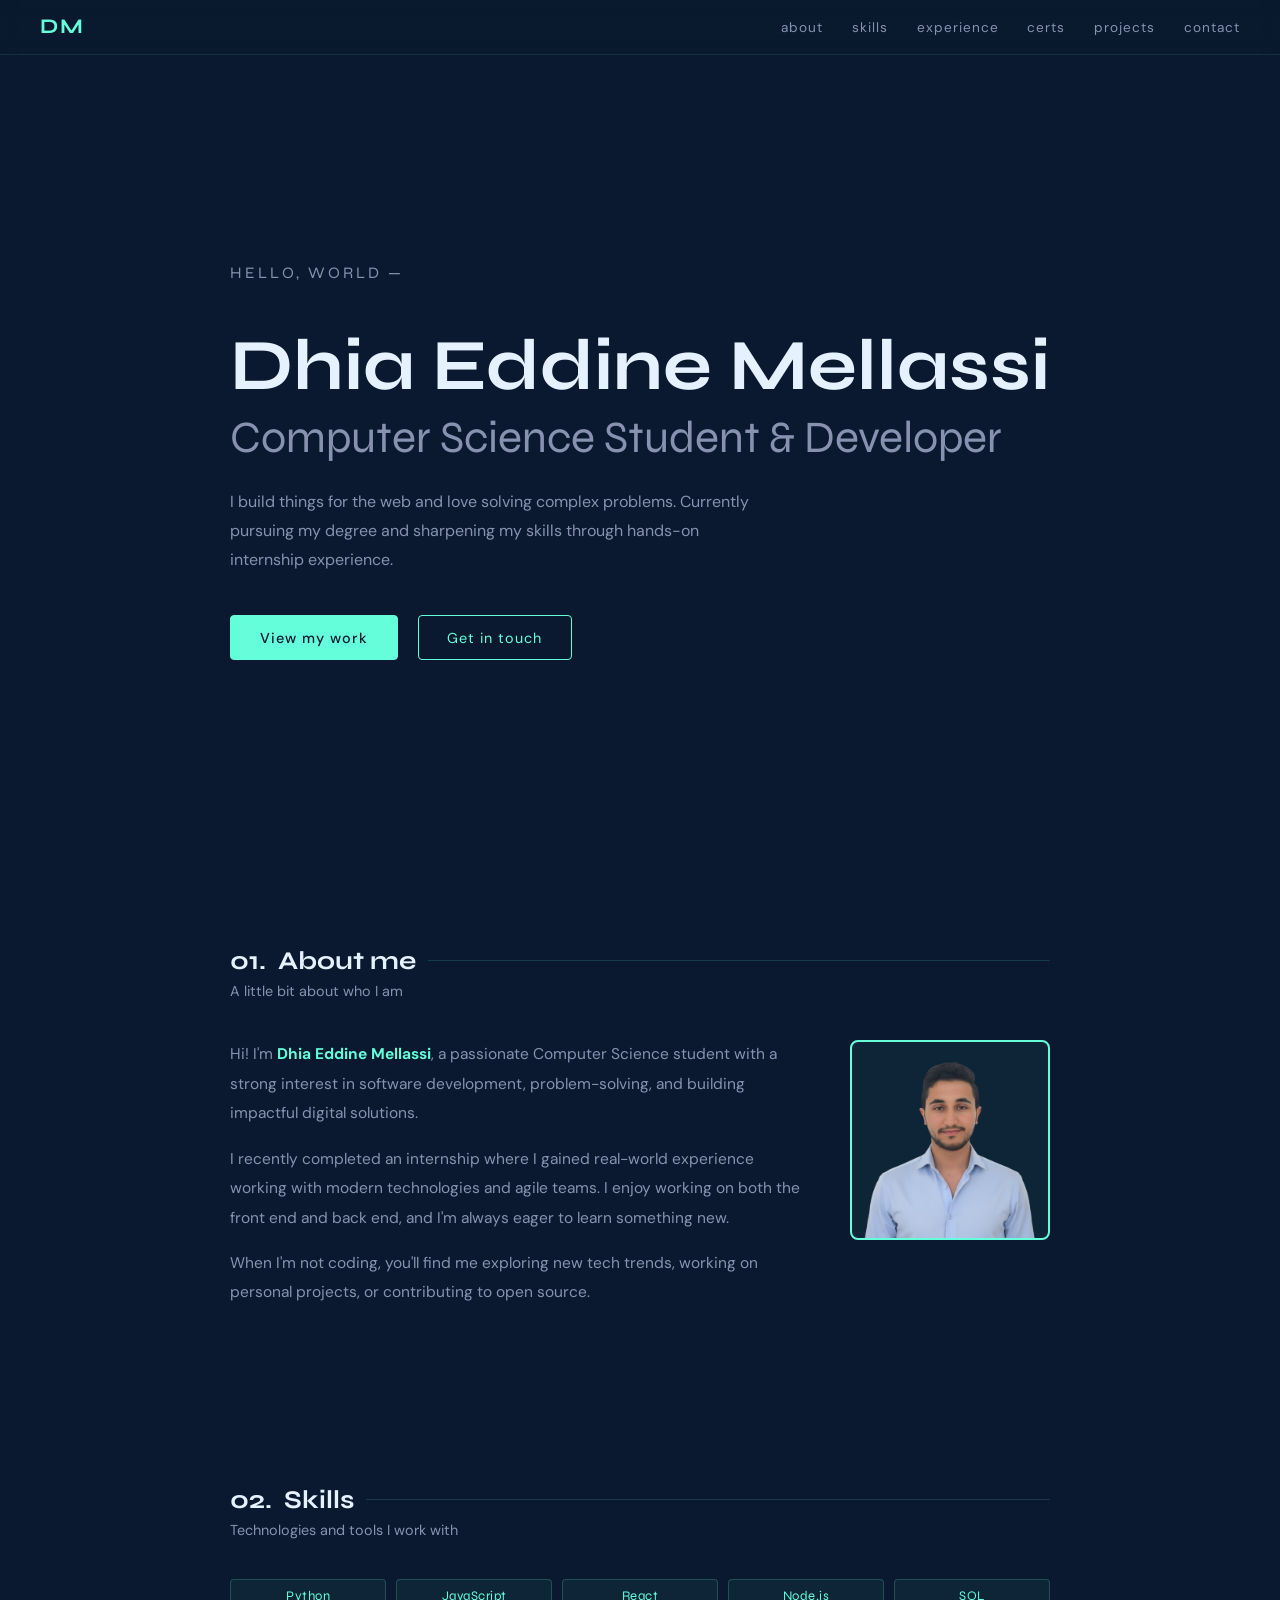
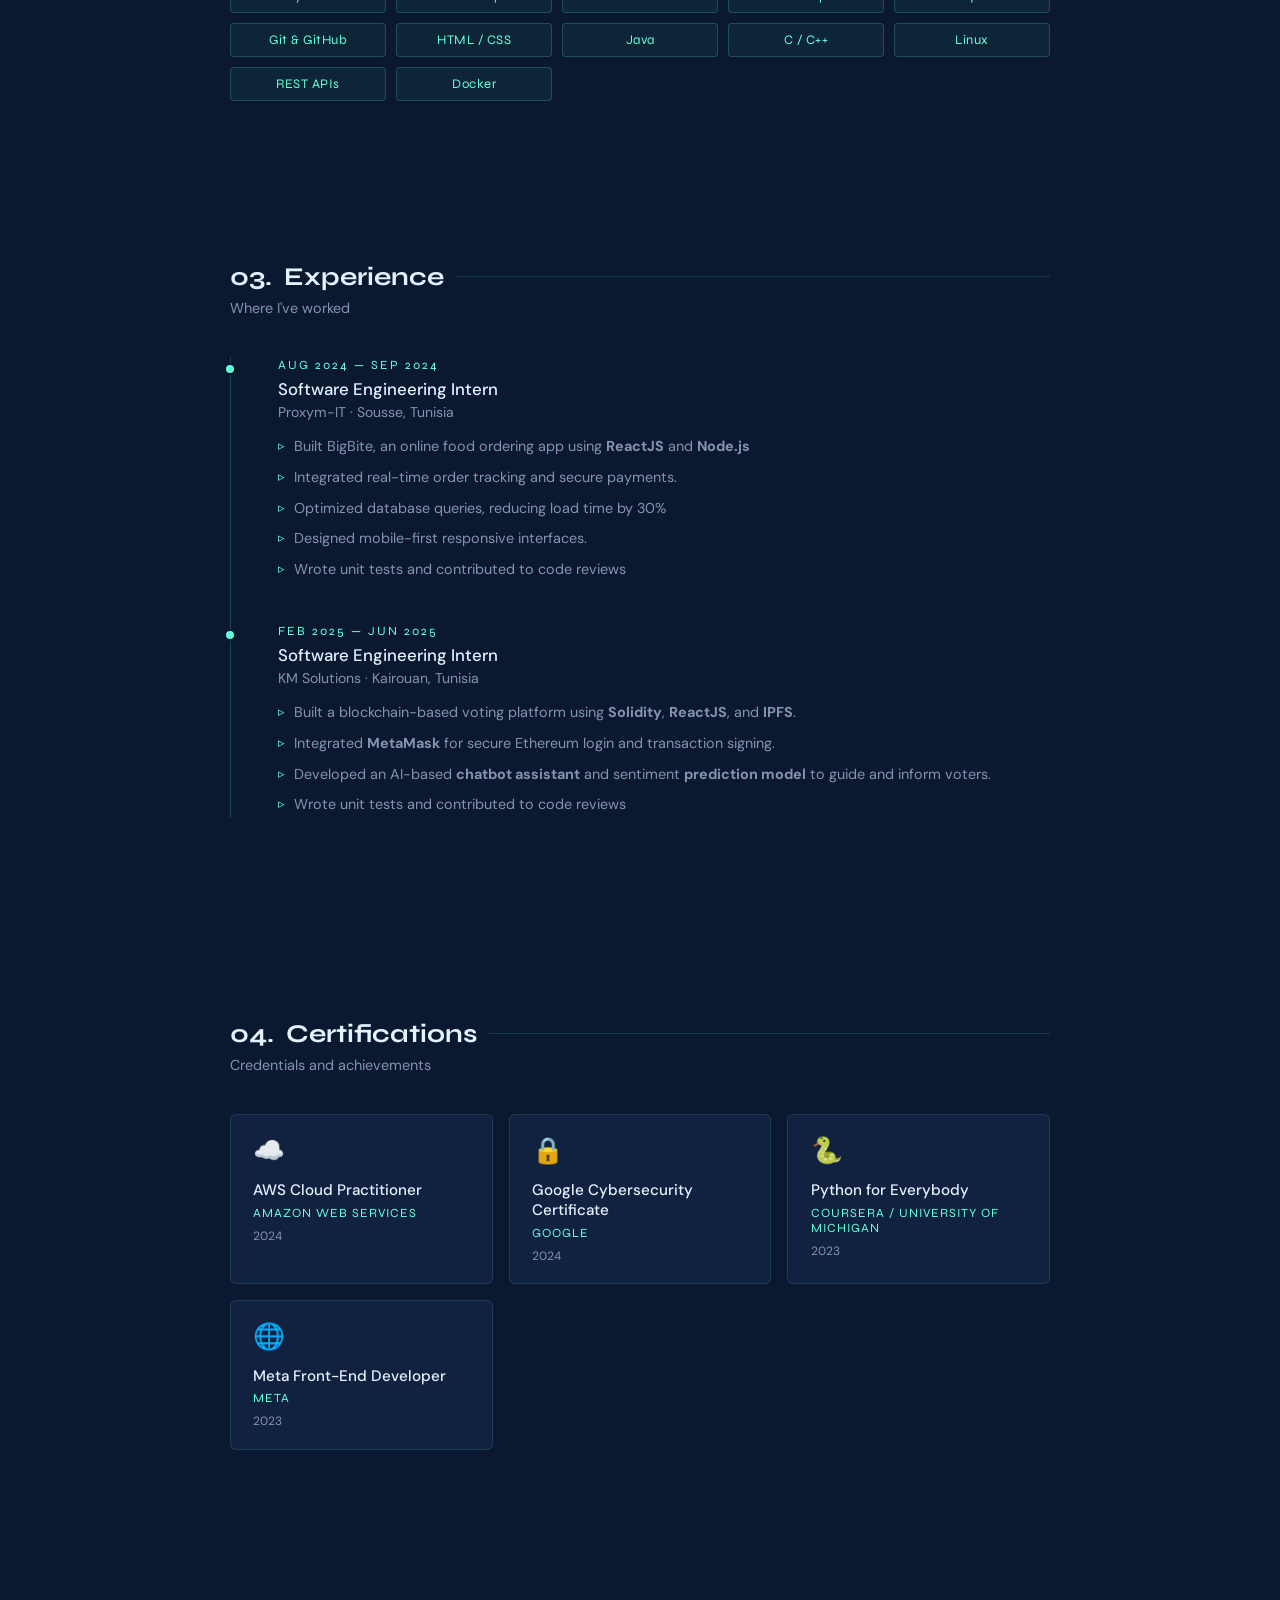
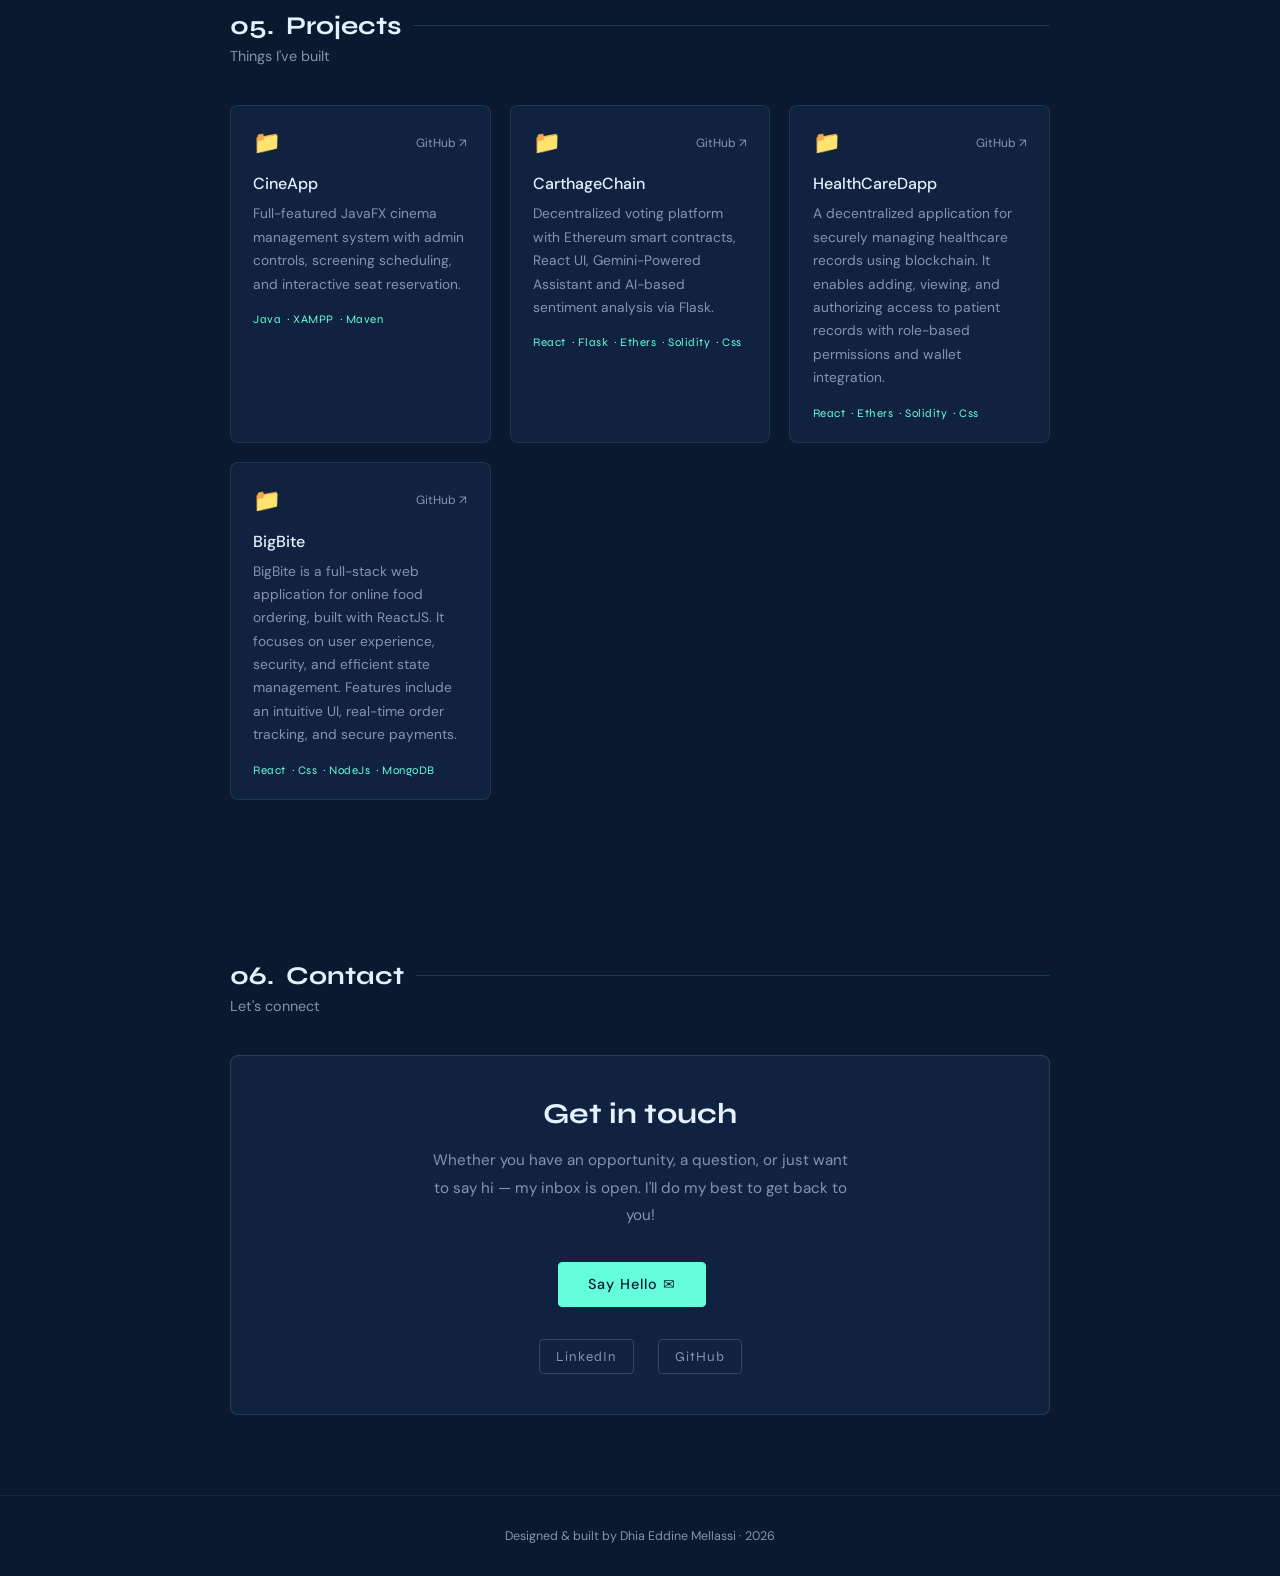
==== portfolio.html @ 81d8ab0f "initial commit" ====
<!DOCTYPE html>
<html lang="en">
<head>
  <meta charset="UTF-8" />
  <meta name="viewport" content="width=device-width, initial-scale=1.0"/>
  <title>My Portfolio</title>
  <link href="https://fonts.googleapis.com/css2?family=Syne:wght@400;500;700&family=DM+Sans:wght@300;400;500&display=swap" rel="stylesheet"/>
  <link rel="stylesheet" href="main.css">
</head>
<body>

<!-- NAVIGATION -->
<nav>
  <div class="logo">DM</div>
  <ul class="nav-links">
    <li><a href="#about">about</a></li>
    <li><a href="#skills">skills</a></li>
    <li><a href="#experience">experience</a></li>
    <li><a href="#certifications">certs</a></li>
    <li><a href="#projects">projects</a></li>
    <li><a href="#contact">contact</a></li>
  </ul>
</nav>

<!-- HERO -->
<section class="hero" id="hero">
  <p class="hero-eyebrow">HELLO, WORLD —</p>
  <h1>Dhia Eddine Mellassi</h1>
  <h2>Computer Science Student &amp; Developer</h2>
  <p>I build things for the web and love solving complex problems. Currently pursuing my degree and sharpening my skills through hands-on internship experience.</p>
  <div>
    <a class="btn btn-solid" href="#projects">View my work</a>
    <a class="btn" href="#contact">Get in touch</a>
  </div>
</section>

<!-- ABOUT -->
<section id="about">
  <h2 class="section-title"><span>01.</span> About me</h2>
  <p class="section-sub">A little bit about who I am</p>
  <div class="about-grid">
    <div class="about-text">
      <p>Hi! I'm <strong>Dhia Eddine Mellassi</strong>, a passionate Computer Science student with a strong interest in software development, problem-solving, and building impactful digital solutions.</p>
      <p>I recently completed an internship where I gained real-world experience working with modern technologies and agile teams. I enjoy working on both the front end and back end, and I'm always eager to learn something new.</p>
      <p>When I'm not coding, you'll find me exploring new tech trends, working on personal projects, or contributing to open source.</p>
    </div>
    <!-- Replace 'your-photo.jpg' with your actual image filename -->
    <div class="avatar-box">
      <img src="DhiaPS2-removebg-preview.png" alt="Your Name" />
    </div>
  </div>
</section>

<!-- SKILLS -->
<section id="skills">
  <h2 class="section-title"><span>02.</span> Skills</h2>
  <p class="section-sub">Technologies and tools I work with</p>
  <div class="skills-grid">
    <div class="skill-pill">Python</div>
    <div class="skill-pill">JavaScript</div>
    <div class="skill-pill">React</div>
    <div class="skill-pill">Node.js</div>
    <div class="skill-pill">SQL</div>
    <div class="skill-pill">Git &amp; GitHub</div>
    <div class="skill-pill">HTML / CSS</div>
    <div class="skill-pill">Java</div>
    <div class="skill-pill">C / C++</div>
    <div class="skill-pill">Linux</div>
    <div class="skill-pill">REST APIs</div>
    <div class="skill-pill">Docker</div>
  </div>
</section>

<!-- EXPERIENCE -->
<section id="experience">
  <h2 class="section-title"><span>03.</span> Experience</h2>
  <p class="section-sub">Where I've worked</p>
  <div class="timeline">

    <div class="timeline-item">
      <div class="timeline-date">AUG 2024 — SEP 2024</div>
      <div class="timeline-role">Software Engineering Intern</div>
      <div class="timeline-company">Proxym-IT · Sousse, Tunisia</div>
      <ul class="timeline-desc">
        <li>Built BigBite, an online food ordering app using <b>ReactJS</b> and <b>Node.js</b></li>
        <li>Integrated real-time order tracking and secure payments.</li>
        <li>Optimized database queries, reducing load time by 30%</li>
        <li>Designed mobile-first responsive interfaces.</li>
        <li>Wrote unit tests and contributed to code reviews</li>
      </ul>
    </div>

    <div class="timeline-item">
      <div class="timeline-date">FEB 2025 — JUN 2025</div>
      <div class="timeline-role">Software Engineering Intern</div>
      <div class="timeline-company">KM Solutions · Kairouan, Tunisia</div>
      <ul class="timeline-desc">
        <li>Built a blockchain-based voting platform using <b>Solidity</b>, <b>ReactJS</b>, and <b>IPFS</b>.</li>
        <li>Integrated <b>MetaMask</b> for secure Ethereum login and transaction signing.</li>
        <li>Developed an AI-based <b>chatbot assistant</b>  and sentiment <b>prediction model</b> to guide and inform voters.</li>
        <li>Wrote unit tests and contributed to code reviews</li>
      </ul>
    </div>

    <!-- Add more internships by copy-pasting the block above -->

  </div>
</section>

<!-- CERTIFICATIONS -->
<section id="certifications">
  <h2 class="section-title"><span>04.</span> Certifications</h2>
  <p class="section-sub">Credentials and achievements</p>
  <div class="cert-grid">

    <div class="cert-card">
      <div class="cert-icon">☁️</div>
      <div class="cert-name">AWS Cloud Practitioner</div>
      <div class="cert-issuer">AMAZON WEB SERVICES</div>
      <div class="cert-year">2024</div>
    </div>

    <div class="cert-card">
      <div class="cert-icon">🔒</div>
      <div class="cert-name">Google Cybersecurity Certificate</div>
      <div class="cert-issuer">GOOGLE</div>
      <div class="cert-year">2024</div>
    </div>

    <div class="cert-card">
      <div class="cert-icon">🐍</div>
      <div class="cert-name">Python for Everybody</div>
      <div class="cert-issuer">COURSERA / UNIVERSITY OF MICHIGAN</div>
      <div class="cert-year">2023</div>
    </div>

    <div class="cert-card">
      <div class="cert-icon">🌐</div>
      <div class="cert-name">Meta Front-End Developer</div>
      <div class="cert-issuer">META</div>
      <div class="cert-year">2023</div>
    </div>

    <!-- Add more certs by copy-pasting a cert-card block above -->

  </div>
</section>

<!-- PROJECTS -->
<section id="projects">
  <h2 class="section-title"><span>05.</span> Projects</h2>
  <p class="section-sub">Things I've built</p>
  <div class="projects-grid">

    <div class="project-card">
      <div class="proj-header">
        <span class="folder-icon">📁</span>
        <div class="proj-links">
          <a class="proj-link" href="https://github.com/mellassidhia/CineApp">GitHub ↗</a>
        </div>
      </div>
      <div class="proj-title">CineApp</div>
      <div class="proj-desc">Full-featured JavaFX cinema management system with admin controls, screening scheduling, and interactive seat reservation.</div>
      <div class="proj-tags">
        <span class="proj-tag">Java</span>
        <span class="proj-tag"> · XAMPP</span>
        <span class="proj-tag"> · Maven</span>
      </div>
    </div>

    <div class="project-card">
      <div class="proj-header">
        <span class="folder-icon">📁</span>
        <div class="proj-links">
          <a class="proj-link" href="https://github.com/mellassidhia/CarthageChain">GitHub ↗</a>
        </div>
      </div>
      <div class="proj-title">CarthageChain</div>
      <div class="proj-desc">Decentralized voting platform with Ethereum smart contracts, React UI, Gemini-Powered Assistant and AI-based sentiment analysis via Flask.</div>
      <div class="proj-tags">
        <span class="proj-tag">React</span>
        <span class="proj-tag"> · Flask</span>
        <span class="proj-tag"> · Ethers</span>
        <span class="proj-tag"> · Solidity</span>
        <span class="proj-tag"> · Css</span>
      </div>
    </div>

    <div class="project-card">
      <div class="proj-header">
        <span class="folder-icon">📁</span>
        <div class="proj-links">
          <a class="proj-link" href="https://github.com/mellassidhia/HealthCareDapp">GitHub ↗</a>
        </div>
      </div>
      <div class="proj-title">HealthCareDapp</div>
      <div class="proj-desc">A decentralized application for securely managing healthcare records using blockchain. It enables adding, viewing, and authorizing access to patient records with role-based permissions and wallet integration.</div>
      <div class="proj-tags">
        <span class="proj-tag">React</span>
        <span class="proj-tag"> · Ethers</span>
        <span class="proj-tag"> · Solidity</span>
        <span class="proj-tag"> · Css</span>
      </div>
    </div>

    <div class="project-card">
      <div class="proj-header">
        <span class="folder-icon">📁</span>
        <div class="proj-links">
          <a class="proj-link" href="https://github.com/mellassidhia/BigBite">GitHub ↗</a>
        </div>
      </div>
      <div class="proj-title">BigBite</div>
      <div class="proj-desc">BigBite is a full-stack web application for online food ordering, built with ReactJS. It focuses on user experience, security, and efficient state management. Features include an intuitive UI, real-time order tracking, and secure payments.</div>
      <div class="proj-tags">
        <span class="proj-tag">React</span>
        <span class="proj-tag"> · Css</span>
        <span class="proj-tag"> · NodeJs</span>
        <span class="proj-tag"> · MongoDB</span>

      </div>
    </div>

    <!-- Add more projects by copy-pasting a project-card block above -->

  </div>
</section>

<!-- CONTACT -->
<section id="contact">
  <h2 class="section-title"><span>06.</span> Contact</h2>
  <p class="section-sub">Let's connect</p>
  <div class="contact-box">
    <h3>Get in touch</h3>
    <p>Whether you have an opportunity, a question, or just want to say hi — my inbox is open. I'll do my best to get back to you!</p>
    <a class="btn btn-solid" href="mailto:mallessidhia@gmail.com">Say Hello ✉</a>
    <div class="social-links">
      <a class="social-link" href="https://linkedin.com/in/dhia-eddine-mellassi-015954314">LinkedIn</a>
      <a class="social-link" href="https://github.com/mellassidhia">GitHub</a>
    </div>
  </div>
</section>

<footer>Designed &amp; built by Dhia Eddine Mellassi · 2026</footer>

</body>
</html>
---- main.css ----
*{box-sizing:border-box;margin:0;padding:0}
    :root{
      --navy:#0a192f;
      --navy2:#112240;
      --accent:#64ffda;
      --text:#ccd6f6;
      --muted:#8892b0;
      --white:#e6f1ff;
    }
    html{scroll-behavior:smooth}
    body{background:var(--navy);color:var(--text);font-family:'DM Sans',sans-serif}

    /* NAV */
    nav{position:sticky;top:0;z-index:100;background:rgba(10,25,47,0.92);backdrop-filter:blur(10px);border-bottom:1px solid rgba(100,255,218,0.1);display:flex;align-items:center;justify-content:space-between;padding:0.9rem 2.5rem}
    .logo{font-family:'Syne',sans-serif;font-size:1.3rem;font-weight:700;color:var(--accent);letter-spacing:2px}
    .nav-links{display:flex;gap:1.8rem;list-style:none}
    .nav-links a{color:var(--muted);text-decoration:none;font-size:0.85rem;letter-spacing:1px;transition:color 0.2s}
    .nav-links a:hover{color:var(--accent)}

    /* SECTIONS */
    section{padding:5rem 2.5rem;max-width:900px;margin:0 auto}

    /* HERO */
    .hero{min-height:90vh;display:flex;flex-direction:column;justify-content:center}
    .hero-eyebrow{color:var(--accent);font-family:'Syne',sans-serif;font-size:0.9rem;letter-spacing:3px;margin-bottom:1.2rem}
    .hero h1{font-family:'Syne',sans-serif;font-size:clamp(2.5rem,7vw,4.5rem);font-weight:700;color:var(--white);line-height:1.05;margin-bottom:0.5rem}
    .hero h2{font-family:'Syne',sans-serif;font-size:clamp(1.5rem,4vw,2.8rem);font-weight:400;color:var(--muted);margin-bottom:1.5rem}
    .hero p{max-width:540px;color:var(--muted);font-size:1rem;line-height:1.8;margin-bottom:2.5rem}
    .btn{display:inline-block;border:1px solid var(--accent);color:var(--accent);padding:0.8rem 1.8rem;border-radius:4px;text-decoration:none;font-size:0.9rem;letter-spacing:1px;transition:all 0.2s;margin-right:1rem}
    .btn:hover{background:rgba(100,255,218,0.08)}
    .btn-solid{background:var(--accent);color:var(--navy);font-weight:500}
    .btn-solid:hover{background:#4de8c2}

    /* SECTION TITLE */
    .section-title{font-family:'Syne',sans-serif;font-size:1.6rem;font-weight:700;color:var(--white);margin-bottom:0.4rem;display:flex;align-items:center;gap:12px}
    .section-title::after{content:'';flex:1;height:1px;background:rgba(100,255,218,0.15)}
    .section-sub{color:var(--muted);font-size:0.9rem;margin-bottom:2.5rem}

    /* ABOUT */
    .about-grid{display:grid;grid-template-columns:1fr 200px;gap:3rem;align-items:start}
    .about-text p{color:var(--muted);line-height:1.9;margin-bottom:1rem;font-size:0.97rem}
    .about-text strong{color:var(--accent)}
    .avatar-box{width:200px;height:200px;border-radius:8px;border:2px solid var(--accent);display:flex;align-items:center;justify-content:center;font-family:'Syne',sans-serif;font-size:3.5rem;font-weight:700;color:var(--accent);background:rgba(100,255,218,0.05);flex-shrink:0;position:relative}
    .avatar-box::before{content:'';position:absolute;inset:-8px;border-radius:10px;border:1px solid rgba(100,255,218,0.2)}

    /* SKILLS */
    .skills-grid{display:grid;grid-template-columns:repeat(auto-fill,minmax(130px,1fr));gap:10px}
    .skill-pill{background:rgba(100,255,218,0.05);border:1px solid rgba(100,255,218,0.2);color:var(--accent);padding:0.5rem 1rem;border-radius:4px;font-size:0.82rem;text-align:center;font-family:'Syne',sans-serif;letter-spacing:0.5px;transition:all 0.2s}
    .skill-pill:hover{background:rgba(100,255,218,0.12)}

    /* EXPERIENCE TIMELINE */
    .timeline{position:relative;padding-left:1.5rem}
    .timeline::before{content:'';position:absolute;left:0;top:0;bottom:0;width:1px;background:rgba(100,255,218,0.2)}
    .timeline-item{position:relative;margin-bottom:2.5rem;padding-left:1.5rem}
    .timeline-item::before{content:'';position:absolute;left:-1.9rem;top:6px;width:8px;height:8px;border-radius:50%;background:var(--accent);border:2px solid var(--navy)}
    .timeline-date{color:var(--accent);font-size:0.78rem;letter-spacing:2px;font-family:'Syne',sans-serif;margin-bottom:0.4rem}
    .timeline-role{color:var(--white);font-size:1.05rem;font-weight:500;margin-bottom:0.2rem}
    .timeline-company{color:var(--muted);font-size:0.88rem;margin-bottom:0.8rem}
    .timeline-desc{color:var(--muted);font-size:0.9rem;line-height:1.8;list-style:none}
    .timeline-desc li{margin-bottom:0.3rem;padding-left:1rem;position:relative}
    .timeline-desc li::before{content:'▹';position:absolute;left:0;color:var(--accent);font-size:0.8rem}

    /* CERTIFICATIONS */
    .cert-grid{display:grid;grid-template-columns:repeat(auto-fill,minmax(240px,1fr));gap:1rem}
    .cert-card{background:var(--navy2);border:1px solid rgba(100,255,218,0.12);border-radius:6px;padding:1.2rem 1.4rem;transition:all 0.2s}
    .cert-card:hover{border-color:rgba(100,255,218,0.4);transform:translateY(-3px)}
    .cert-icon{font-size:1.6rem;margin-bottom:0.8rem}
    .cert-name{color:var(--white);font-size:0.95rem;font-weight:500;margin-bottom:0.3rem}
    .cert-issuer{color:var(--accent);font-size:0.78rem;letter-spacing:1px;font-family:'Syne',sans-serif}
    .cert-year{color:var(--muted);font-size:0.75rem;margin-top:0.5rem}

    /* PROJECTS */
    .projects-grid{display:grid;grid-template-columns:repeat(auto-fill,minmax(260px,1fr));gap:1.2rem}
    .project-card{background:var(--navy2);border:1px solid rgba(100,255,218,0.1);border-radius:8px;padding:1.4rem;transition:all 0.2s}
    .project-card:hover{border-color:rgba(100,255,218,0.35);transform:translateY(-4px)}
    .proj-header{display:flex;justify-content:space-between;align-items:center;margin-bottom:1rem}
    .folder-icon{color:var(--accent);font-size:1.4rem}
    .proj-links{display:flex;gap:10px}
    .proj-link{color:var(--muted);font-size:0.75rem;text-decoration:none;transition:color 0.2s}
    .proj-link:hover{color:var(--accent)}
    .proj-title{color:var(--white);font-size:1rem;font-weight:500;margin-bottom:0.5rem}
    .proj-desc{color:var(--muted);font-size:0.86rem;line-height:1.7}
    .proj-tags{display:flex;flex-wrap:wrap;gap:6px;margin-top:1rem}
    .proj-tag{color:var(--accent);font-size:0.72rem;font-family:'Syne',sans-serif;letter-spacing:0.5px}

    /* CONTACT */
    .contact-box{background:var(--navy2);border:1px solid rgba(100,255,218,0.15);border-radius:8px;padding:2.5rem;text-align:center}
    .contact-box h3{font-family:'Syne',sans-serif;font-size:1.8rem;color:var(--white);margin-bottom:1rem}
    .contact-box p{color:var(--muted);max-width:420px;margin:0 auto 2rem;line-height:1.8;font-size:0.95rem}
    .social-links{display:flex;justify-content:center;gap:1.5rem;margin-top:2rem;flex-wrap:wrap}
    .social-link{color:var(--muted);text-decoration:none;font-size:0.85rem;letter-spacing:1px;transition:color 0.2s;font-family:'Syne',sans-serif;border:1px solid rgba(136,146,176,0.3);padding:0.5rem 1rem;border-radius:4px}
    .social-link:hover{color:var(--accent);border-color:var(--accent)}


    .avatar-box{
        width: 200px;
        height: 200px;
        border-radius: 8px;
        border: 2px solid var(--accent);
        flex-shrink: 0;
        position: relative;
        overflow: hidden;
        }
    .avatar-box::before{
        content:'';
        position:absolute;
        inset:-8px;
        border-radius:10px;
        border:1px solid rgba(100,255,218,0.2);
        }
    .avatar-box img{
        width: 100%;
        height: 100%;
        object-fit: cover;
        display: block;
        }
    /* FOOTER */
    footer{text-align:center;padding:2rem;color:var(--muted);font-size:0.78rem;border-top:1px solid rgba(100,255,218,0.08)}

    /* RESPONSIVE */
    @media(max-width:600px){
      .about-grid{grid-template-columns:1fr}
      .avatar-box{display:none}
      nav{padding:0.9rem 1.2rem}
      .nav-links{gap:1rem}
      section{padding:3.5rem 1.2rem}
    }
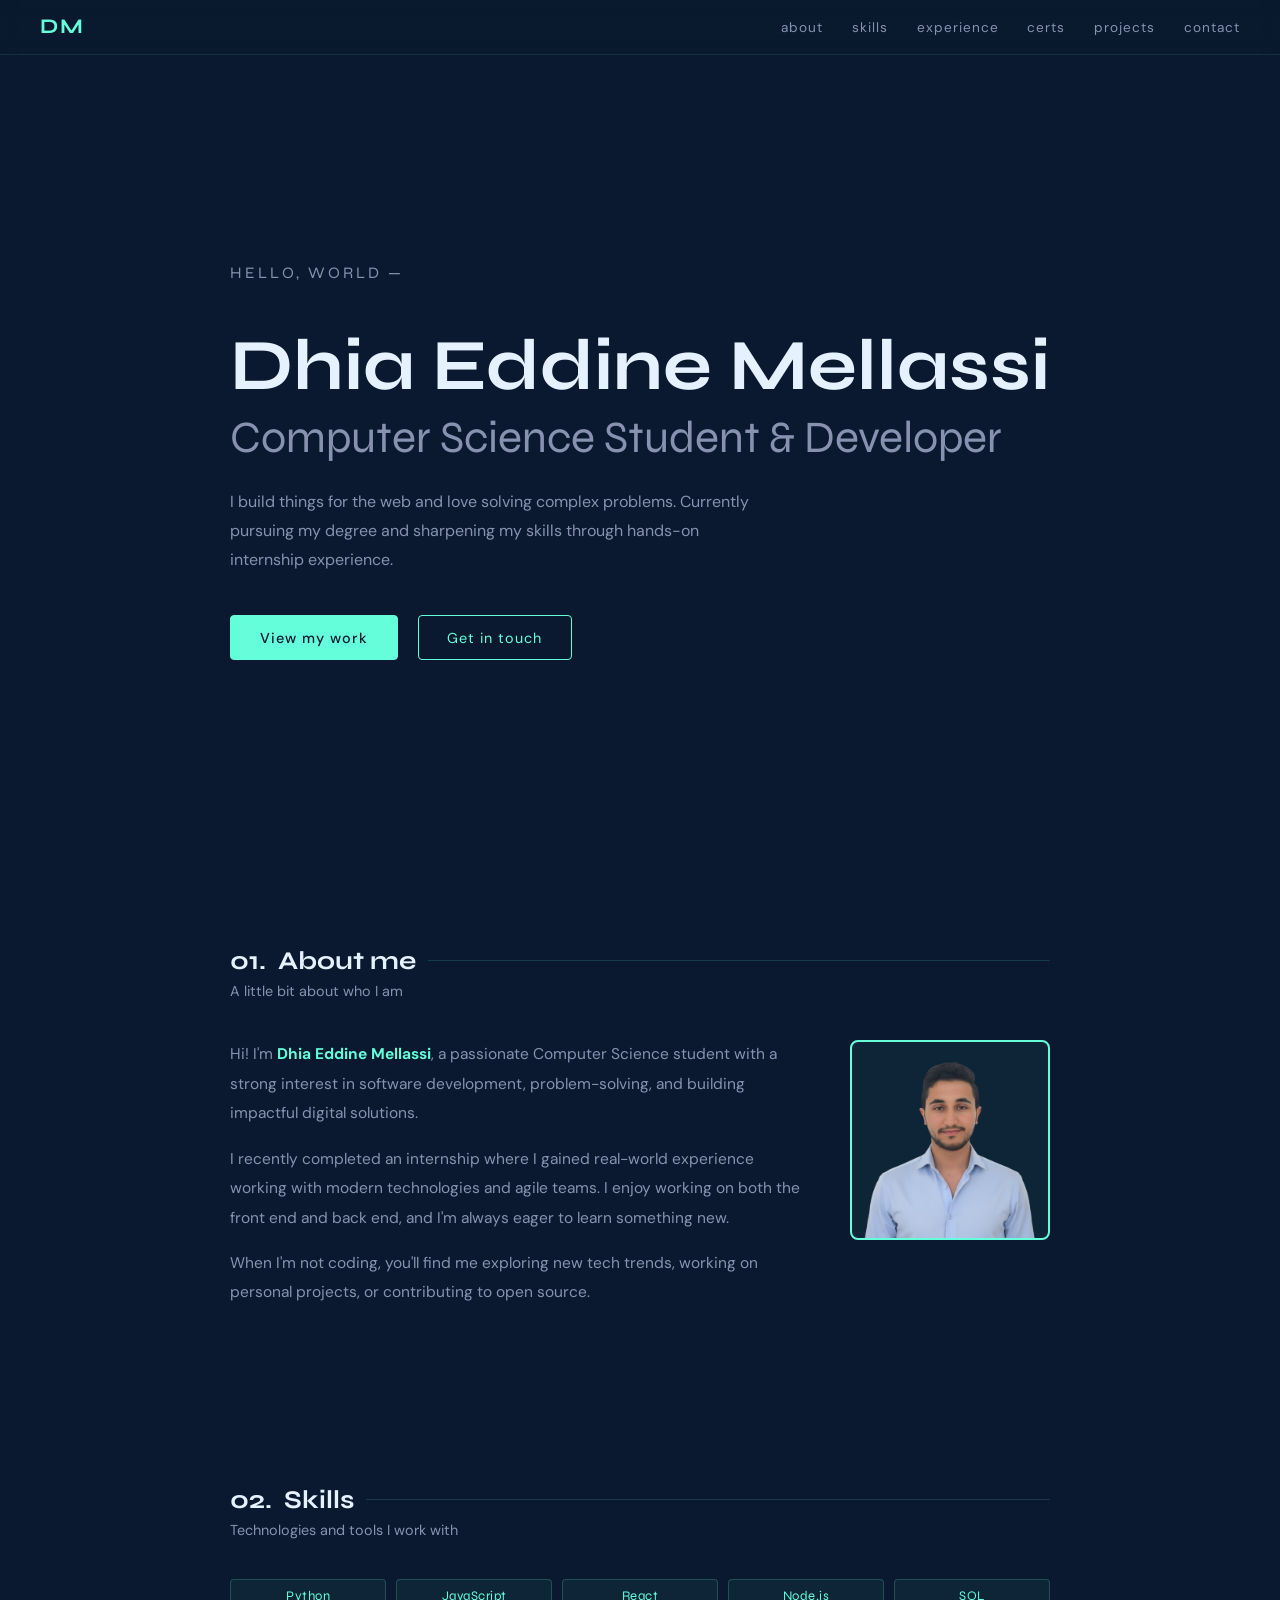
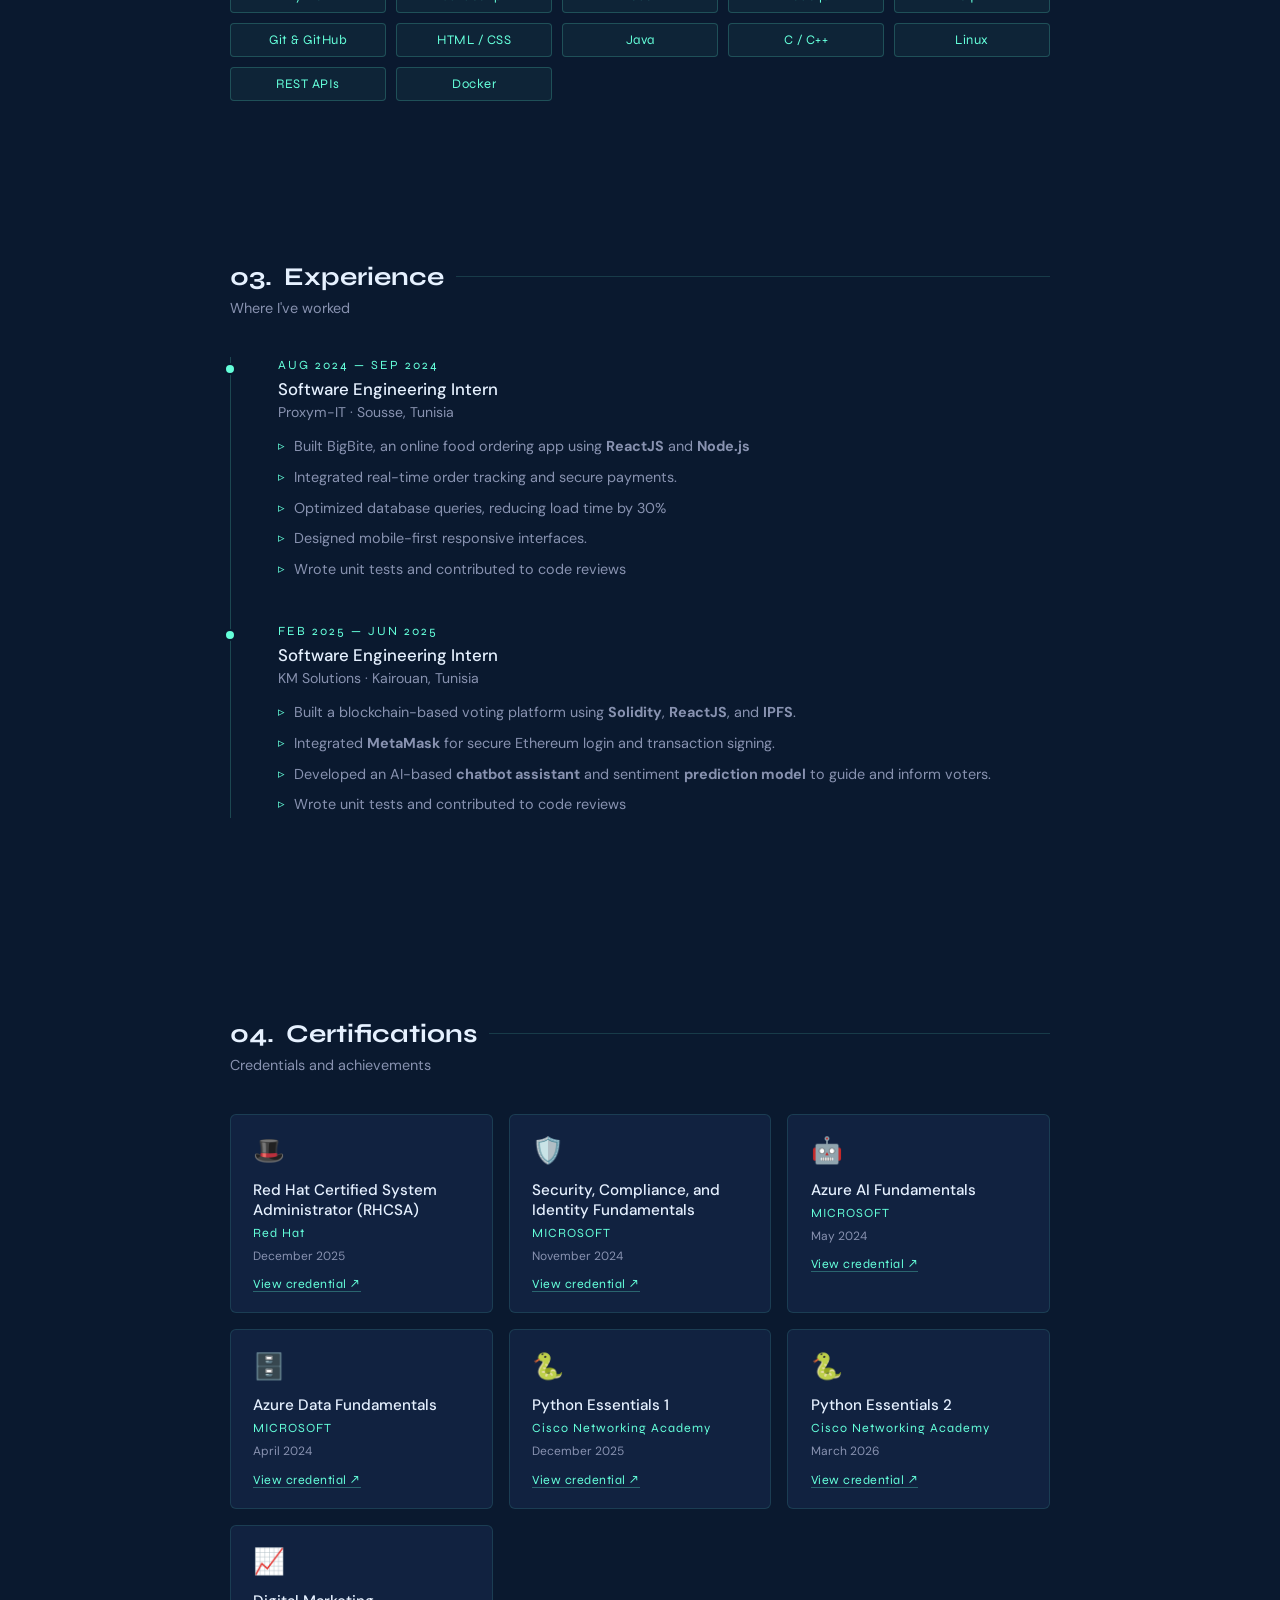
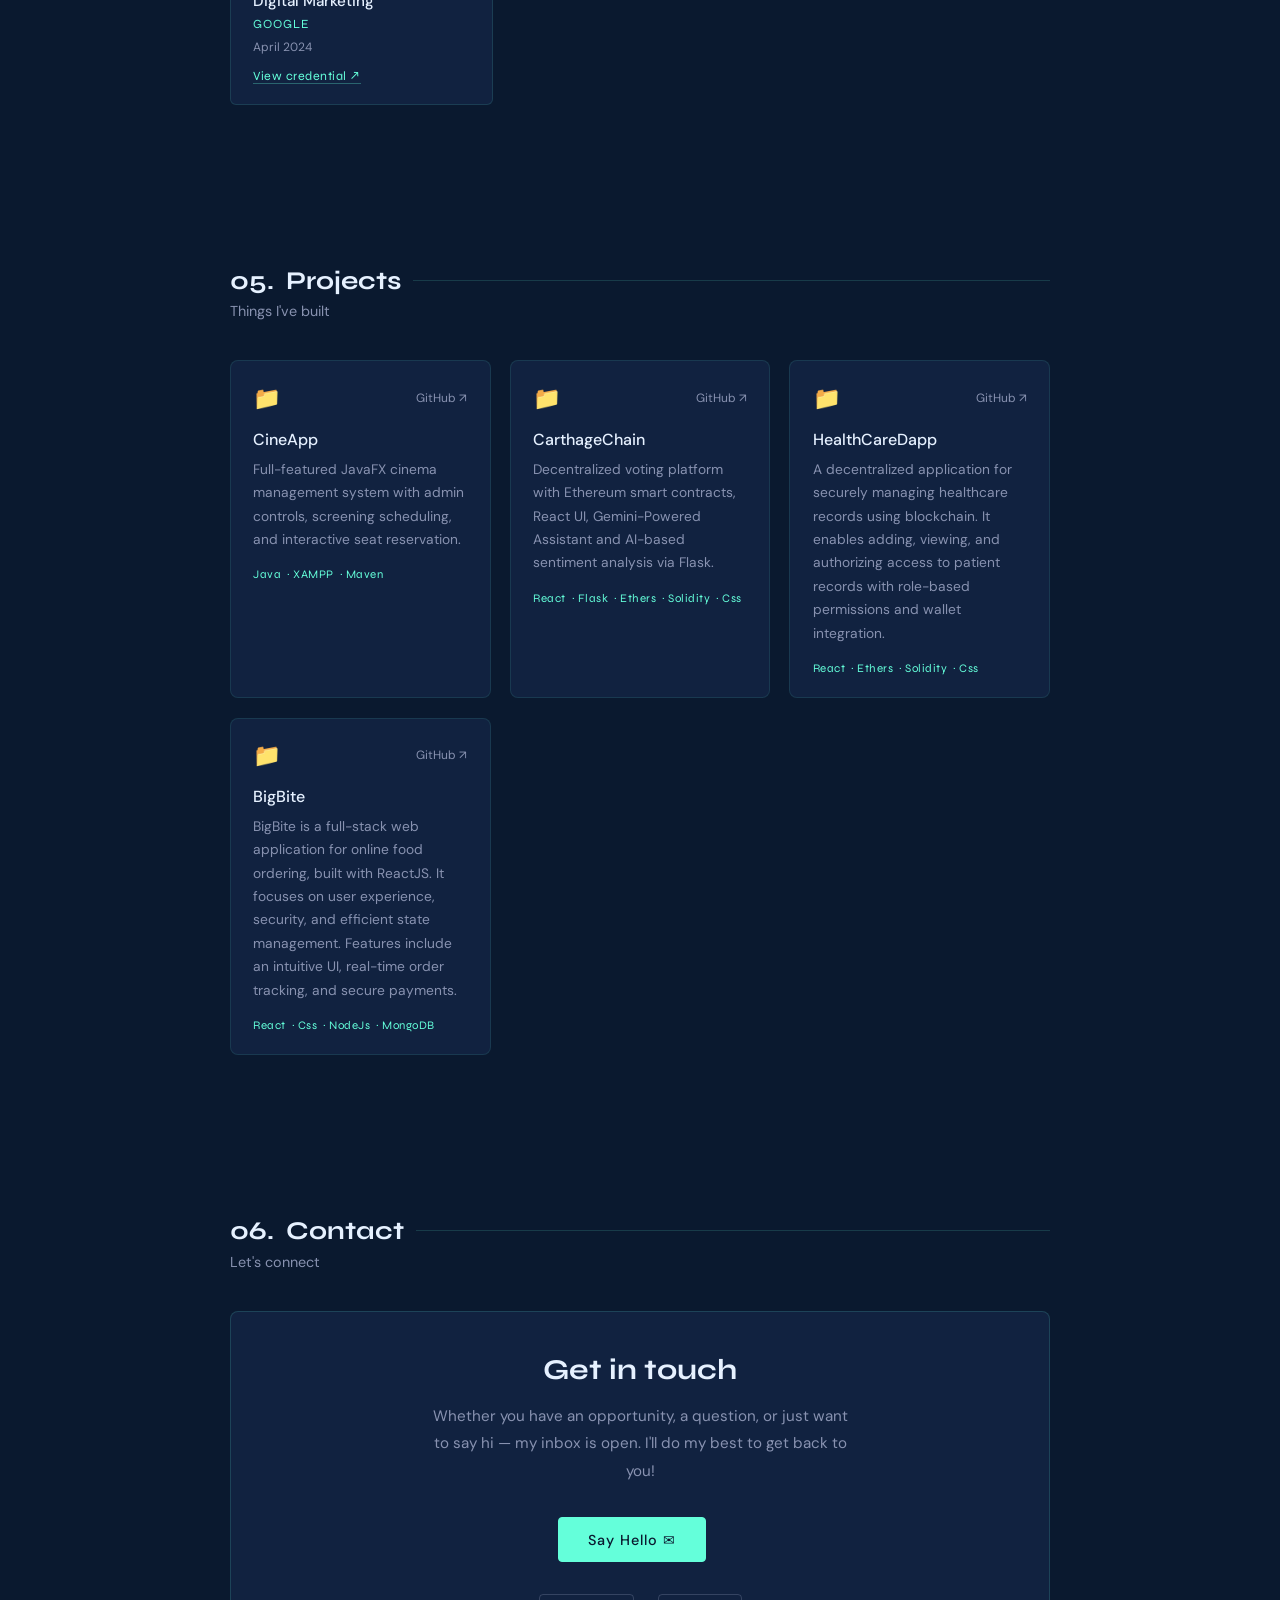
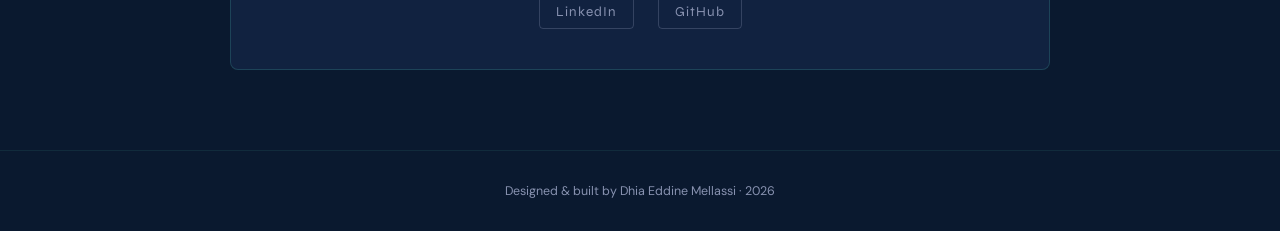
==== commit 797455b4: "modified certification section" ====
--- a/portfolio.html
+++ b/portfolio.html
@@ -114,34 +114,60 @@
   <div class="cert-grid">
 
     <div class="cert-card">
-      <div class="cert-icon">☁️</div>
-      <div class="cert-name">AWS Cloud Practitioner</div>
-      <div class="cert-issuer">AMAZON WEB SERVICES</div>
-      <div class="cert-year">2024</div>
-    </div>
-
-    <div class="cert-card">
-      <div class="cert-icon">🔒</div>
-      <div class="cert-name">Google Cybersecurity Certificate</div>
+      <div class="cert-icon">🎩</div>
+      <div class="cert-name">Red Hat Certified System Administrator (RHCSA)</div>
+      <div class="cert-issuer">Red Hat</div>
+      <div class="cert-year">December 2025</div>
+      <a class="cert-link" href="https://www.credly.com/badges/857a9a91-72d2-43cf-920a-726b989e8f26/public_url" target="_blank">View credential ↗</a>
+    </div>
+
+    <div class="cert-card">
+      <div class="cert-icon">🛡️</div>
+      <div class="cert-name">Security, Compliance, and Identity Fundamentals</div>
+      <div class="cert-issuer">MICROSOFT</div>
+      <div class="cert-year">November 2024</div>
+      <a class="cert-link" href="https://www.credly.com/badges/22f72e9f-e606-45e4-bddd-050639917a47/public_url" target="_blank">View credential ↗</a>
+    </div>
+
+    <div class="cert-card">
+      <div class="cert-icon">🤖</div>
+      <div class="cert-name">Azure AI Fundamentals</div>
+      <div class="cert-issuer">MICROSOFT</div>
+      <div class="cert-year">May 2024</div>
+      <a class="cert-link" href="https://www.credly.com/badges/9f31ba8f-21dc-431d-9f86-2ae38bbcedd4/public_url" target="_blank">View credential ↗</a>
+    </div>
+
+    <div class="cert-card">
+      <div class="cert-icon">🗄️</div>
+      <div class="cert-name">Azure Data Fundamentals</div>
+      <div class="cert-issuer">MICROSOFT</div>
+      <div class="cert-year">April 2024</div>
+      <a class="cert-link" href="https://www.credly.com/badges/78bb1c0f-4c9b-4a7f-a92f-00a1457e3f23/public_url" target="_blank">View credential ↗</a>
+    </div>
+
+    <div class="cert-card">
+      <div class="cert-icon">🐍</div>
+      <div class="cert-name">Python Essentials 1</div>
+      <div class="cert-issuer">Cisco Networking Academy</div>
+      <div class="cert-year">December 2025</div>
+      <a class="cert-link" href="https://www.credly.com/badges/51603041-0440-4b75-88f6-b9524458d1e2/public_url" target="_blank">View credential ↗</a>
+    </div>
+
+    <div class="cert-card">
+      <div class="cert-icon">🐍</div>
+      <div class="cert-name">Python Essentials 2</div>
+      <div class="cert-issuer">Cisco Networking Academy</div>
+      <div class="cert-year">March 2026</div>
+      <a class="cert-link" href="https://www.credly.com/badges/9966ab07-dc00-4e22-80cb-817075d97add/public_url" target="_blank">View credential ↗</a>
+    </div>
+
+    <div class="cert-card">
+      <div class="cert-icon">📈</div>
+      <div class="cert-name">Digital Marketing</div>
       <div class="cert-issuer">GOOGLE</div>
-      <div class="cert-year">2024</div>
-    </div>
-
-    <div class="cert-card">
-      <div class="cert-icon">🐍</div>
-      <div class="cert-name">Python for Everybody</div>
-      <div class="cert-issuer">COURSERA / UNIVERSITY OF MICHIGAN</div>
-      <div class="cert-year">2023</div>
-    </div>
-
-    <div class="cert-card">
-      <div class="cert-icon">🌐</div>
-      <div class="cert-name">Meta Front-End Developer</div>
-      <div class="cert-issuer">META</div>
-      <div class="cert-year">2023</div>
-    </div>
-
-    <!-- Add more certs by copy-pasting a cert-card block above -->
+      <div class="cert-year">April 2024</div>
+      <a class="cert-link" href="https://skillshop.exceedlms.com/student/award/hYUuj4KgrxrVqWm9rWVrVc4Z" target="_blank">View credential ↗</a>
+    </div>
 
   </div>
 </section>
--- a/main.css
+++ b/main.css
@@ -68,6 +68,20 @@
     .cert-name{color:var(--white);font-size:0.95rem;font-weight:500;margin-bottom:0.3rem}
     .cert-issuer{color:var(--accent);font-size:0.78rem;letter-spacing:1px;font-family:'Syne',sans-serif}
     .cert-year{color:var(--muted);font-size:0.75rem;margin-top:0.5rem}
+    .cert-link{
+        display: inline-block;
+        margin-top: 0.8rem;
+        color: var(--accent);
+        font-size: 0.78rem;
+        font-family: 'Syne', sans-serif;
+        letter-spacing: 0.5px;
+        text-decoration: none;
+        border-bottom: 1px solid rgba(100,255,218,0.3);
+        transition: border-color 0.2s;
+    }
+    .cert-link:hover{
+        border-color: var(--accent);
+    }
 
     /* PROJECTS */
     .projects-grid{display:grid;grid-template-columns:repeat(auto-fill,minmax(260px,1fr));gap:1.2rem}
